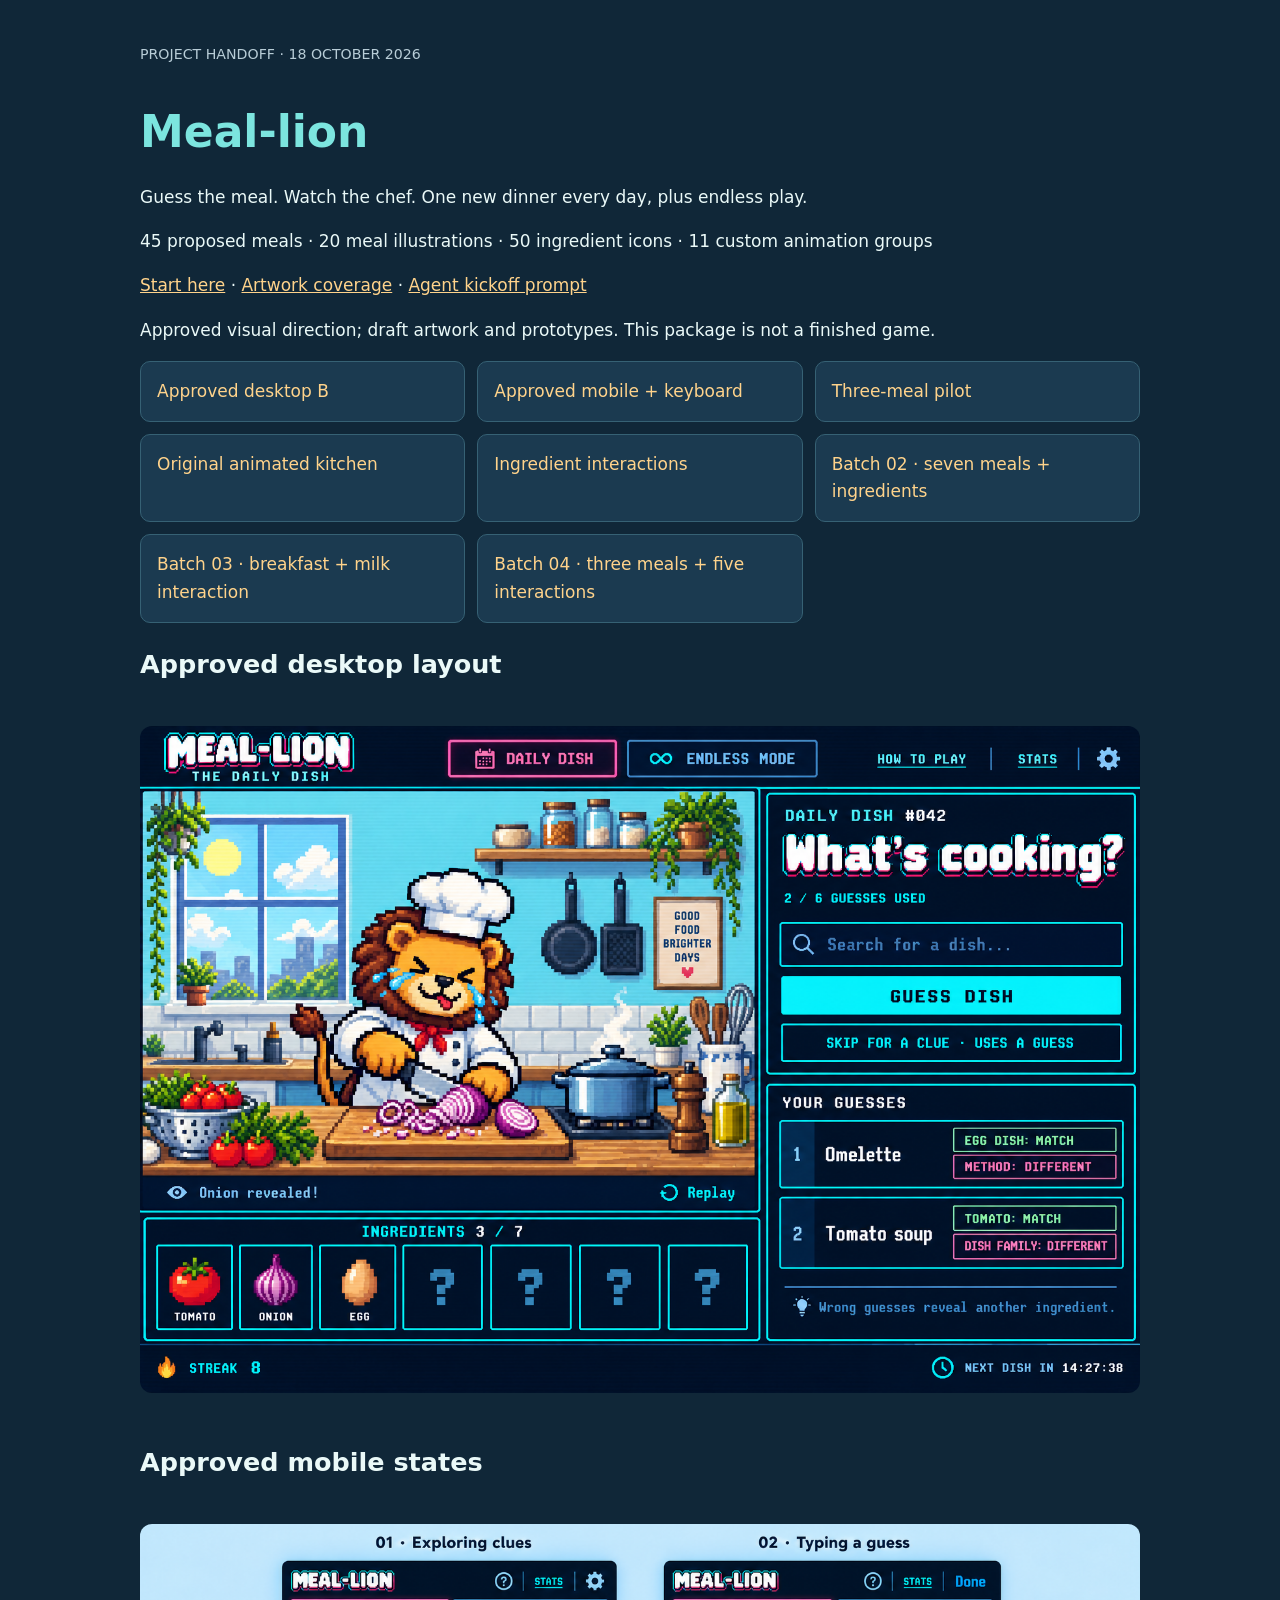
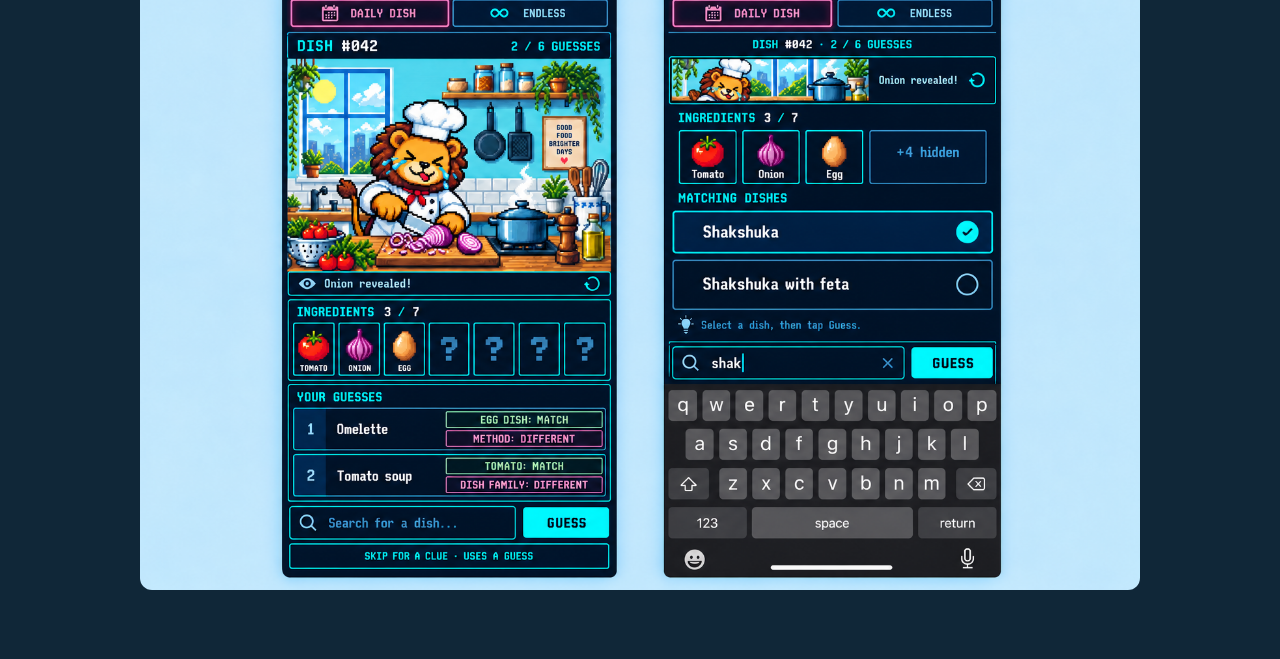
==== index.html @ 25962a44 "Add Meal-lion design and asset handoff" ====
<!doctype html><html lang="en"><meta charset="utf-8"><meta name="viewport" content="width=device-width,initial-scale=1"><title>Meal-lion · Handoff</title><style>body{margin:0;background:#102738;color:#eaf9f8;font:17px/1.6 system-ui}main{max-width:1000px;margin:auto;padding:40px 22px}h1{font-size:44px;margin-bottom:8px;color:#7ce5df}a{color:#ffd38b}nav{display:grid;grid-template-columns:repeat(auto-fit,minmax(260px,1fr));gap:12px}nav a{padding:16px;background:#1b3a50;border:1px solid #366174;border-radius:10px;text-decoration:none}img{width:100%;border-radius:12px;margin:20px 0}small{color:#b8cdd7}</style><main><small>PROJECT HANDOFF · 18 OCTOBER 2026</small><h1>Meal-lion</h1><p>Guess the meal. Watch the chef. One new dinner every day, plus endless play.</p><p>45 proposed meals · 20 meal illustrations · 50 ingredient icons · 11 custom animation groups</p><p><a href="START_HERE.md">Start here</a> · <a href="assets/COVERAGE.md">Artwork coverage</a> · <a href="KICKOFF_PROMPT.md">Agent kickoff prompt</a></p><p>Approved visual direction; draft artwork and prototypes. This package is not a finished game.</p><nav><a href="reference/game-layouts/b-split-kitchen.png">Approved desktop B</a><a href="reference/game-layouts/mobile-keyboard-states.png">Approved mobile + keyboard</a><a href="reference/meal-lion-demo/pilot.html">Three-meal pilot</a><a href="reference/meal-lion-demo/index.html">Original animated kitchen</a><a href="reference/meal-lion-demo/ingredients.html">Ingredient interactions</a><a href="reference/meal-lion-assets-batch-02/index.html">Batch 02 · seven meals + ingredients</a><a href="reference/meal-lion-assets-batch-03/index.html">Batch 03 · breakfast + milk interaction</a><a href="reference/meal-lion-assets-batch-04/index.html">Batch 04 · three meals + five interactions</a></nav><h2>Approved desktop layout</h2><img src="reference/game-layouts/b-split-kitchen.png" alt="Approved split kitchen desktop mockup"><h2>Approved mobile states</h2><img src="reference/game-layouts/mobile-keyboard-states.png" alt="Approved mobile browsing and native keyboard layout states"></main></html>
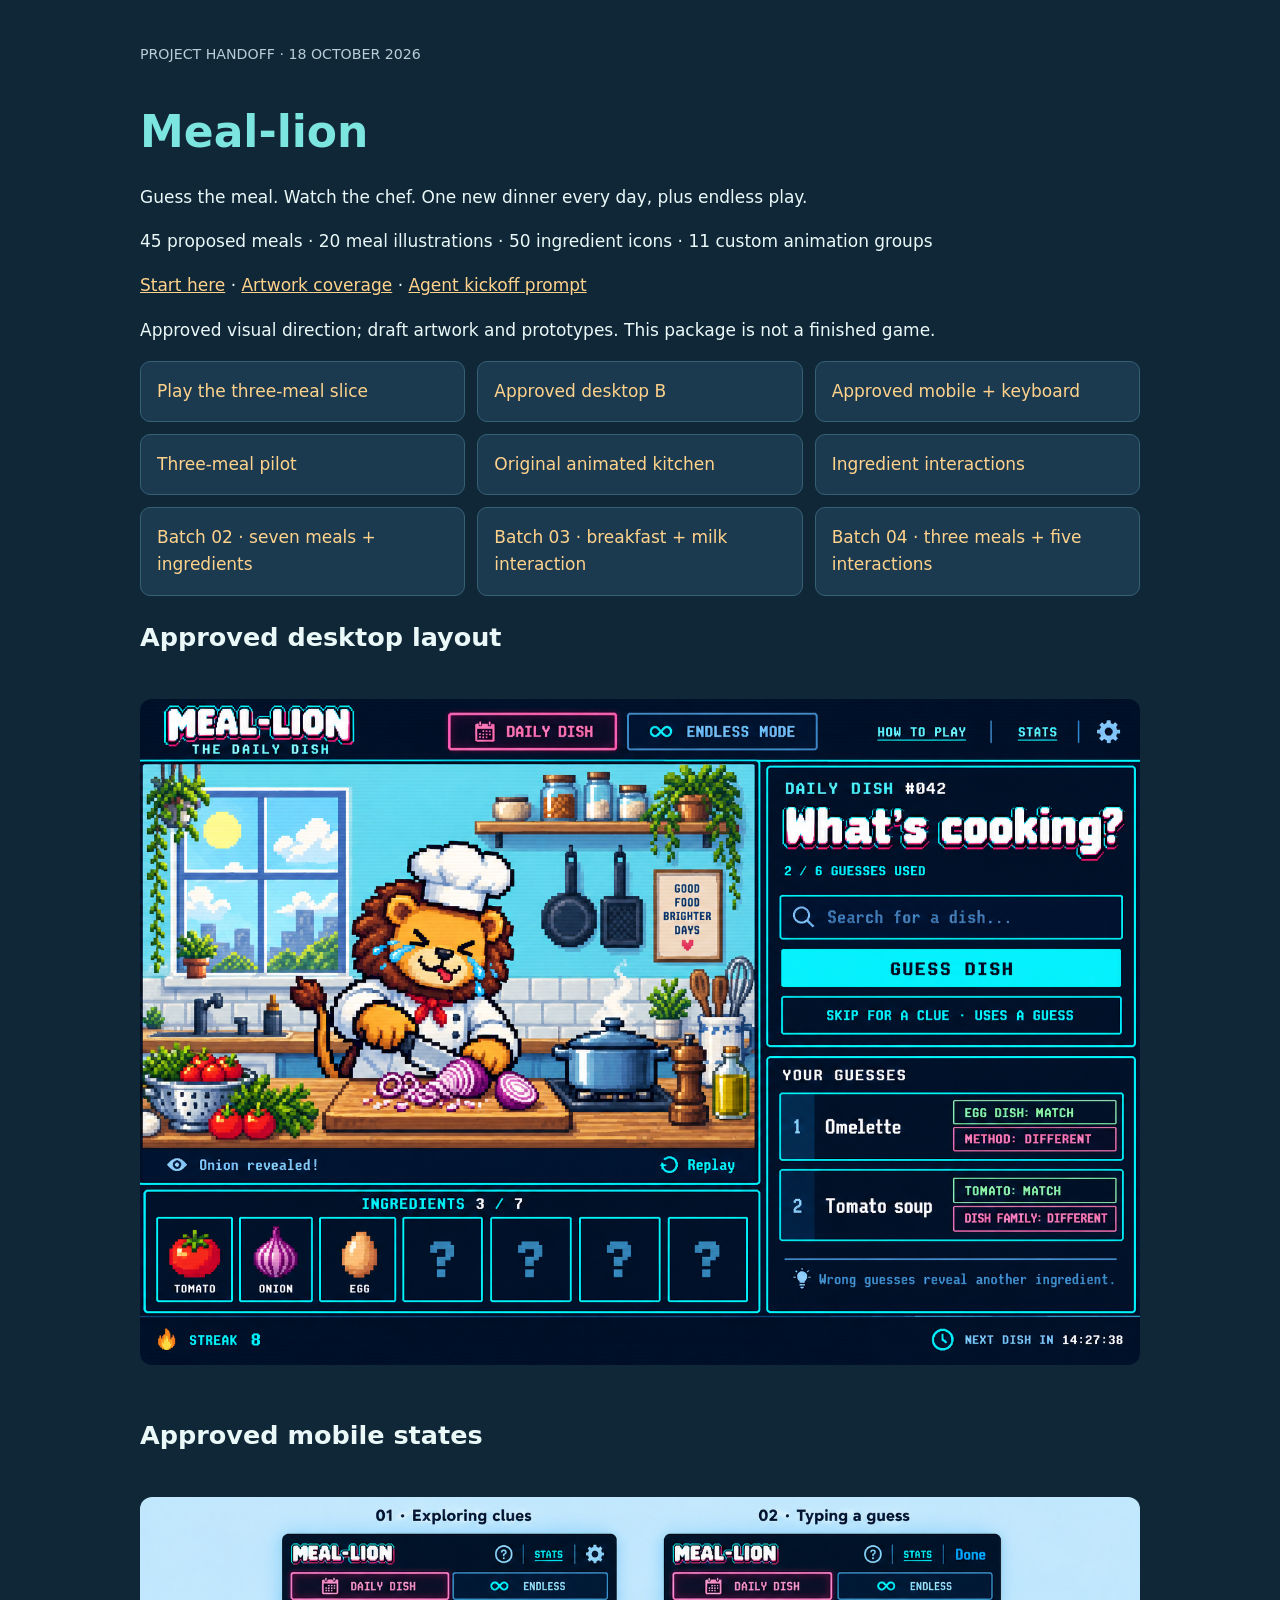
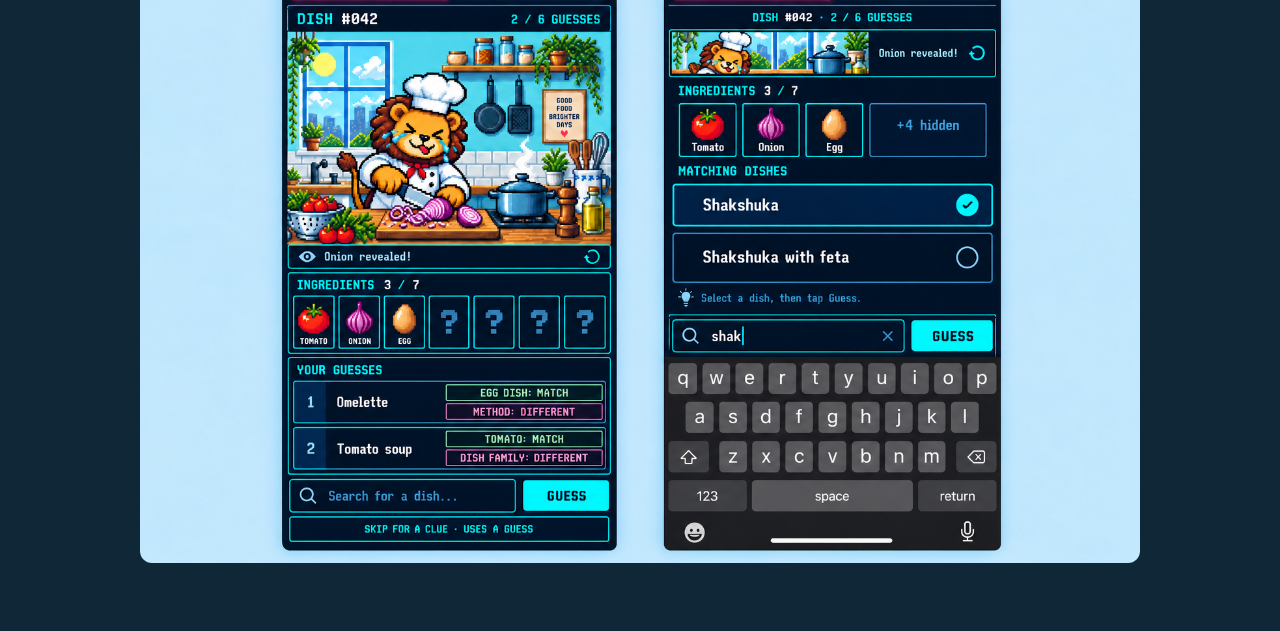
==== commit bacad84a: "Add playable responsive three-meal slice Desktop B split layout and keyboard-aware phone layout over" ====
--- a/index.html
+++ b/index.html
@@ -1 +1 @@
-<!doctype html><html lang="en"><meta charset="utf-8"><meta name="viewport" content="width=device-width,initial-scale=1"><title>Meal-lion · Handoff</title><style>body{margin:0;background:#102738;color:#eaf9f8;font:17px/1.6 system-ui}main{max-width:1000px;margin:auto;padding:40px 22px}h1{font-size:44px;margin-bottom:8px;color:#7ce5df}a{color:#ffd38b}nav{display:grid;grid-template-columns:repeat(auto-fit,minmax(260px,1fr));gap:12px}nav a{padding:16px;background:#1b3a50;border:1px solid #366174;border-radius:10px;text-decoration:none}img{width:100%;border-radius:12px;margin:20px 0}small{color:#b8cdd7}</style><main><small>PROJECT HANDOFF · 18 OCTOBER 2026</small><h1>Meal-lion</h1><p>Guess the meal. Watch the chef. One new dinner every day, plus endless play.</p><p>45 proposed meals · 20 meal illustrations · 50 ingredient icons · 11 custom animation groups</p><p><a href="START_HERE.md">Start here</a> · <a href="assets/COVERAGE.md">Artwork coverage</a> · <a href="KICKOFF_PROMPT.md">Agent kickoff prompt</a></p><p>Approved visual direction; draft artwork and prototypes. This package is not a finished game.</p><nav><a href="reference/game-layouts/b-split-kitchen.png">Approved desktop B</a><a href="reference/game-layouts/mobile-keyboard-states.png">Approved mobile + keyboard</a><a href="reference/meal-lion-demo/pilot.html">Three-meal pilot</a><a href="reference/meal-lion-demo/index.html">Original animated kitchen</a><a href="reference/meal-lion-demo/ingredients.html">Ingredient interactions</a><a href="reference/meal-lion-assets-batch-02/index.html">Batch 02 · seven meals + ingredients</a><a href="reference/meal-lion-assets-batch-03/index.html">Batch 03 · breakfast + milk interaction</a><a href="reference/meal-lion-assets-batch-04/index.html">Batch 04 · three meals + five interactions</a></nav><h2>Approved desktop layout</h2><img src="reference/game-layouts/b-split-kitchen.png" alt="Approved split kitchen desktop mockup"><h2>Approved mobile states</h2><img src="reference/game-layouts/mobile-keyboard-states.png" alt="Approved mobile browsing and native keyboard layout states"></main></html>+<!doctype html><html lang="en"><meta charset="utf-8"><meta name="viewport" content="width=device-width,initial-scale=1"><title>Meal-lion · Handoff</title><style>body{margin:0;background:#102738;color:#eaf9f8;font:17px/1.6 system-ui}main{max-width:1000px;margin:auto;padding:40px 22px}h1{font-size:44px;margin-bottom:8px;color:#7ce5df}a{color:#ffd38b}nav{display:grid;grid-template-columns:repeat(auto-fit,minmax(260px,1fr));gap:12px}nav a{padding:16px;background:#1b3a50;border:1px solid #366174;border-radius:10px;text-decoration:none}img{width:100%;border-radius:12px;margin:20px 0}small{color:#b8cdd7}</style><main><small>PROJECT HANDOFF · 18 OCTOBER 2026</small><h1>Meal-lion</h1><p>Guess the meal. Watch the chef. One new dinner every day, plus endless play.</p><p>45 proposed meals · 20 meal illustrations · 50 ingredient icons · 11 custom animation groups</p><p><a href="START_HERE.md">Start here</a> · <a href="assets/COVERAGE.md">Artwork coverage</a> · <a href="KICKOFF_PROMPT.md">Agent kickoff prompt</a></p><p>Approved visual direction; draft artwork and prototypes. This package is not a finished game.</p><nav><a href="game/">Play the three-meal slice</a><a href="reference/game-layouts/b-split-kitchen.png">Approved desktop B</a><a href="reference/game-layouts/mobile-keyboard-states.png">Approved mobile + keyboard</a><a href="reference/meal-lion-demo/pilot.html">Three-meal pilot</a><a href="reference/meal-lion-demo/index.html">Original animated kitchen</a><a href="reference/meal-lion-demo/ingredients.html">Ingredient interactions</a><a href="reference/meal-lion-assets-batch-02/index.html">Batch 02 · seven meals + ingredients</a><a href="reference/meal-lion-assets-batch-03/index.html">Batch 03 · breakfast + milk interaction</a><a href="reference/meal-lion-assets-batch-04/index.html">Batch 04 · three meals + five interactions</a></nav><h2>Approved desktop layout</h2><img src="reference/game-layouts/b-split-kitchen.png" alt="Approved split kitchen desktop mockup"><h2>Approved mobile states</h2><img src="reference/game-layouts/mobile-keyboard-states.png" alt="Approved mobile browsing and native keyboard layout states"></main></html>
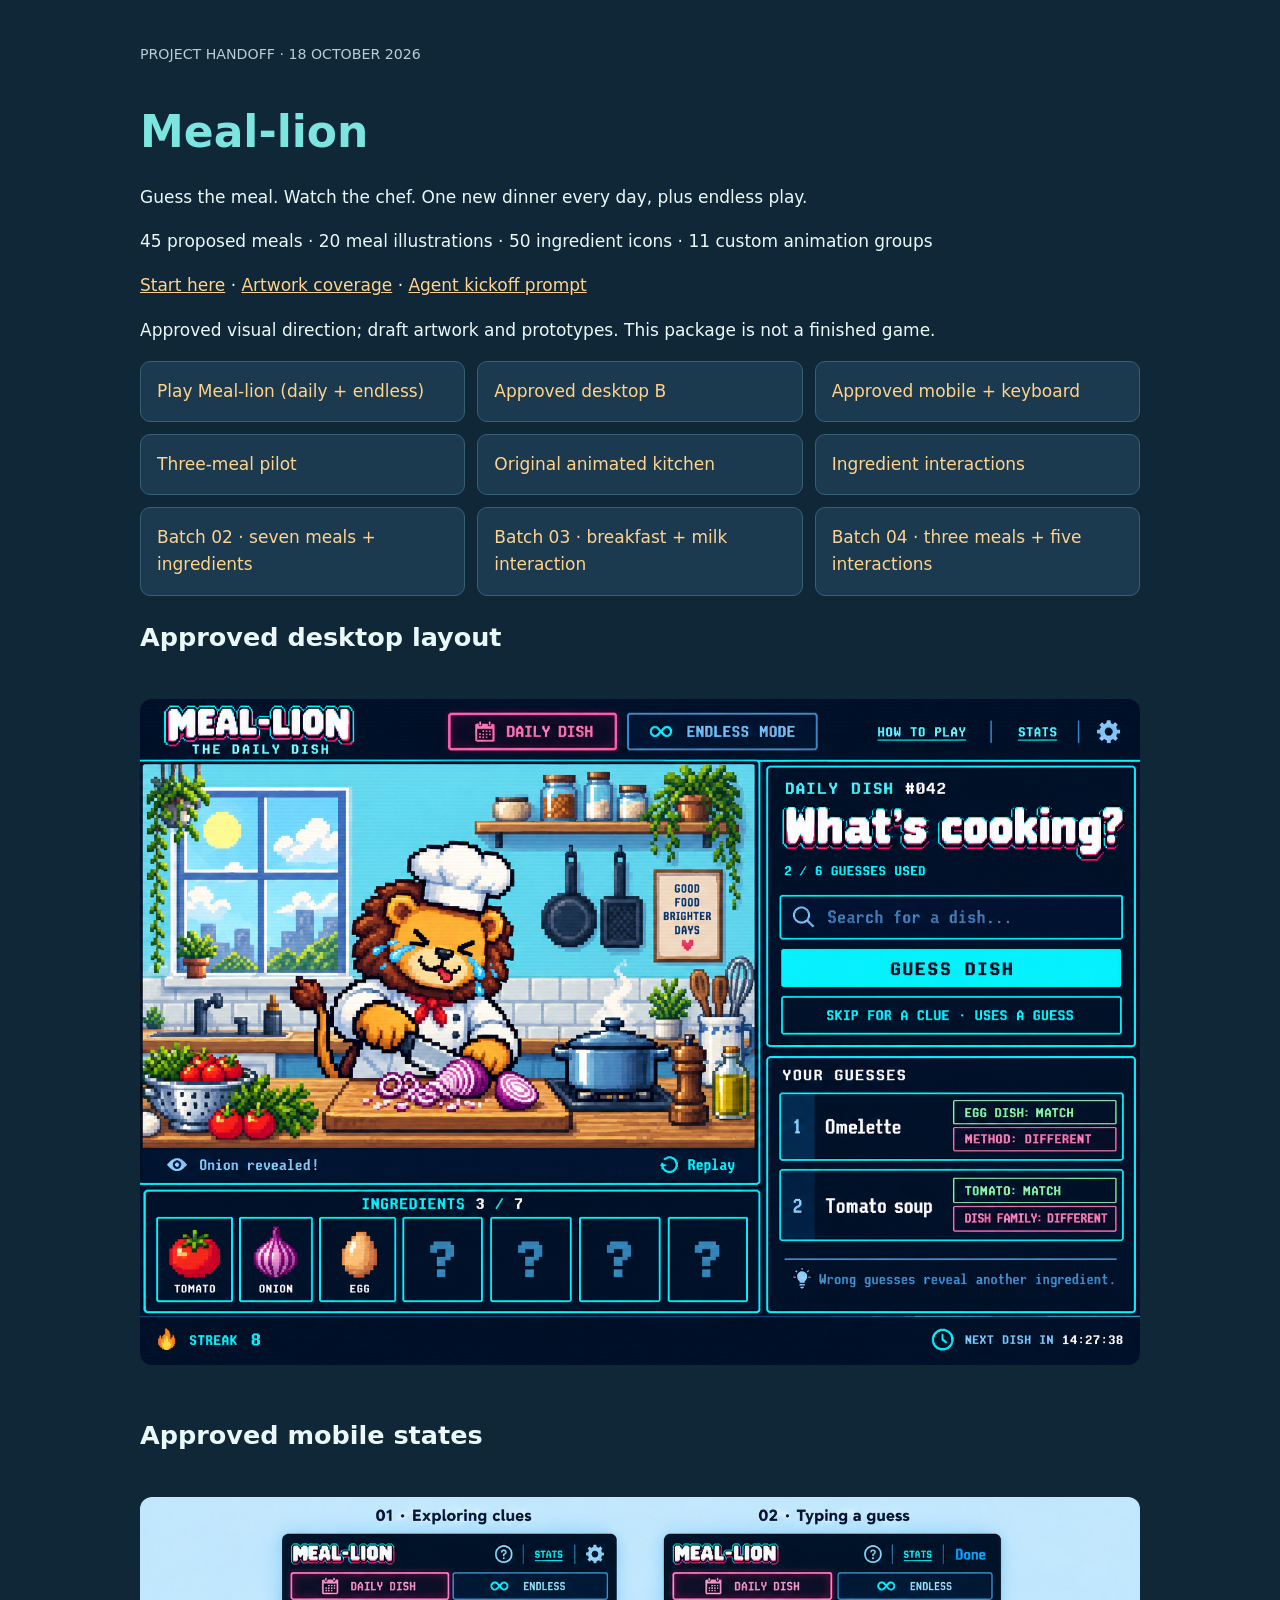
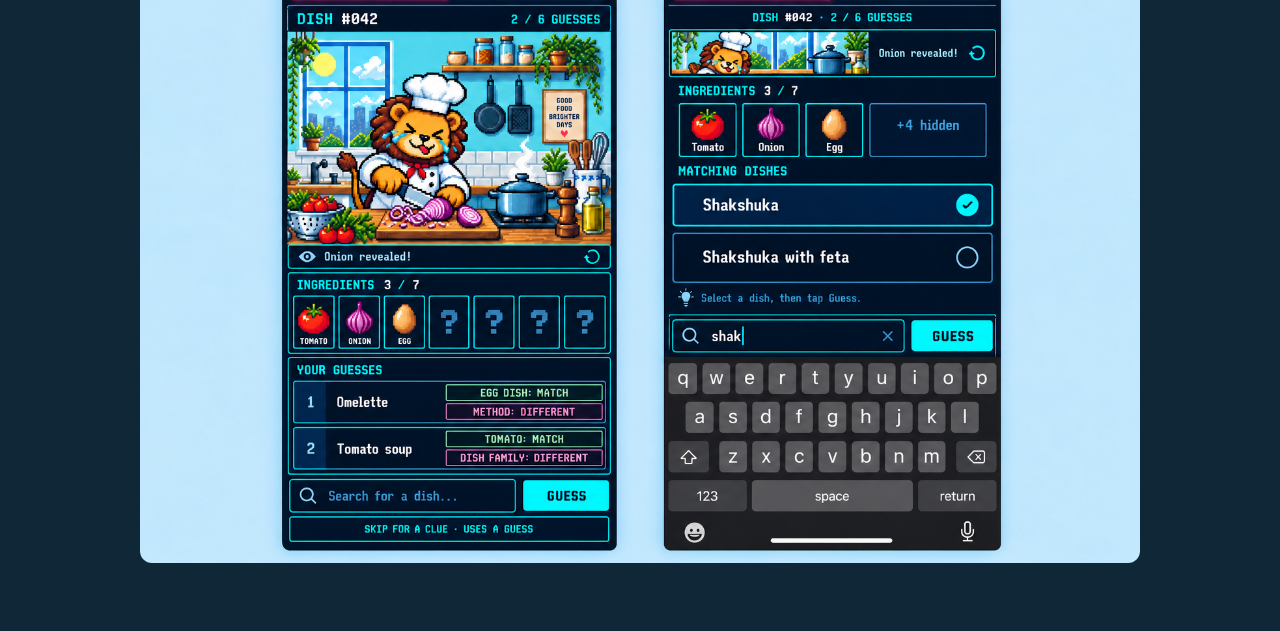
==== commit 6cec83d5: "Add endless mode with shuffled deck; replace practice tab Co-Authored-By: Claude Opus 5.5 <noreply@a" ====
--- a/index.html
+++ b/index.html
@@ -1 +1 @@
-<!doctype html><html lang="en"><meta charset="utf-8"><meta name="viewport" content="width=device-width,initial-scale=1"><title>Meal-lion · Handoff</title><style>body{margin:0;background:#102738;color:#eaf9f8;font:17px/1.6 system-ui}main{max-width:1000px;margin:auto;padding:40px 22px}h1{font-size:44px;margin-bottom:8px;color:#7ce5df}a{color:#ffd38b}nav{display:grid;grid-template-columns:repeat(auto-fit,minmax(260px,1fr));gap:12px}nav a{padding:16px;background:#1b3a50;border:1px solid #366174;border-radius:10px;text-decoration:none}img{width:100%;border-radius:12px;margin:20px 0}small{color:#b8cdd7}</style><main><small>PROJECT HANDOFF · 18 OCTOBER 2026</small><h1>Meal-lion</h1><p>Guess the meal. Watch the chef. One new dinner every day, plus endless play.</p><p>45 proposed meals · 20 meal illustrations · 50 ingredient icons · 11 custom animation groups</p><p><a href="START_HERE.md">Start here</a> · <a href="assets/COVERAGE.md">Artwork coverage</a> · <a href="KICKOFF_PROMPT.md">Agent kickoff prompt</a></p><p>Approved visual direction; draft artwork and prototypes. This package is not a finished game.</p><nav><a href="game/">Play the three-meal slice</a><a href="reference/game-layouts/b-split-kitchen.png">Approved desktop B</a><a href="reference/game-layouts/mobile-keyboard-states.png">Approved mobile + keyboard</a><a href="reference/meal-lion-demo/pilot.html">Three-meal pilot</a><a href="reference/meal-lion-demo/index.html">Original animated kitchen</a><a href="reference/meal-lion-demo/ingredients.html">Ingredient interactions</a><a href="reference/meal-lion-assets-batch-02/index.html">Batch 02 · seven meals + ingredients</a><a href="reference/meal-lion-assets-batch-03/index.html">Batch 03 · breakfast + milk interaction</a><a href="reference/meal-lion-assets-batch-04/index.html">Batch 04 · three meals + five interactions</a></nav><h2>Approved desktop layout</h2><img src="reference/game-layouts/b-split-kitchen.png" alt="Approved split kitchen desktop mockup"><h2>Approved mobile states</h2><img src="reference/game-layouts/mobile-keyboard-states.png" alt="Approved mobile browsing and native keyboard layout states"></main></html>+<!doctype html><html lang="en"><meta charset="utf-8"><meta name="viewport" content="width=device-width,initial-scale=1"><title>Meal-lion · Handoff</title><style>body{margin:0;background:#102738;color:#eaf9f8;font:17px/1.6 system-ui}main{max-width:1000px;margin:auto;padding:40px 22px}h1{font-size:44px;margin-bottom:8px;color:#7ce5df}a{color:#ffd38b}nav{display:grid;grid-template-columns:repeat(auto-fit,minmax(260px,1fr));gap:12px}nav a{padding:16px;background:#1b3a50;border:1px solid #366174;border-radius:10px;text-decoration:none}img{width:100%;border-radius:12px;margin:20px 0}small{color:#b8cdd7}</style><main><small>PROJECT HANDOFF · 18 OCTOBER 2026</small><h1>Meal-lion</h1><p>Guess the meal. Watch the chef. One new dinner every day, plus endless play.</p><p>45 proposed meals · 20 meal illustrations · 50 ingredient icons · 11 custom animation groups</p><p><a href="START_HERE.md">Start here</a> · <a href="assets/COVERAGE.md">Artwork coverage</a> · <a href="KICKOFF_PROMPT.md">Agent kickoff prompt</a></p><p>Approved visual direction; draft artwork and prototypes. This package is not a finished game.</p><nav><a href="game/">Play Meal-lion (daily + endless)</a><a href="reference/game-layouts/b-split-kitchen.png">Approved desktop B</a><a href="reference/game-layouts/mobile-keyboard-states.png">Approved mobile + keyboard</a><a href="reference/meal-lion-demo/pilot.html">Three-meal pilot</a><a href="reference/meal-lion-demo/index.html">Original animated kitchen</a><a href="reference/meal-lion-demo/ingredients.html">Ingredient interactions</a><a href="reference/meal-lion-assets-batch-02/index.html">Batch 02 · seven meals + ingredients</a><a href="reference/meal-lion-assets-batch-03/index.html">Batch 03 · breakfast + milk interaction</a><a href="reference/meal-lion-assets-batch-04/index.html">Batch 04 · three meals + five interactions</a></nav><h2>Approved desktop layout</h2><img src="reference/game-layouts/b-split-kitchen.png" alt="Approved split kitchen desktop mockup"><h2>Approved mobile states</h2><img src="reference/game-layouts/mobile-keyboard-states.png" alt="Approved mobile browsing and native keyboard layout states"></main></html>
